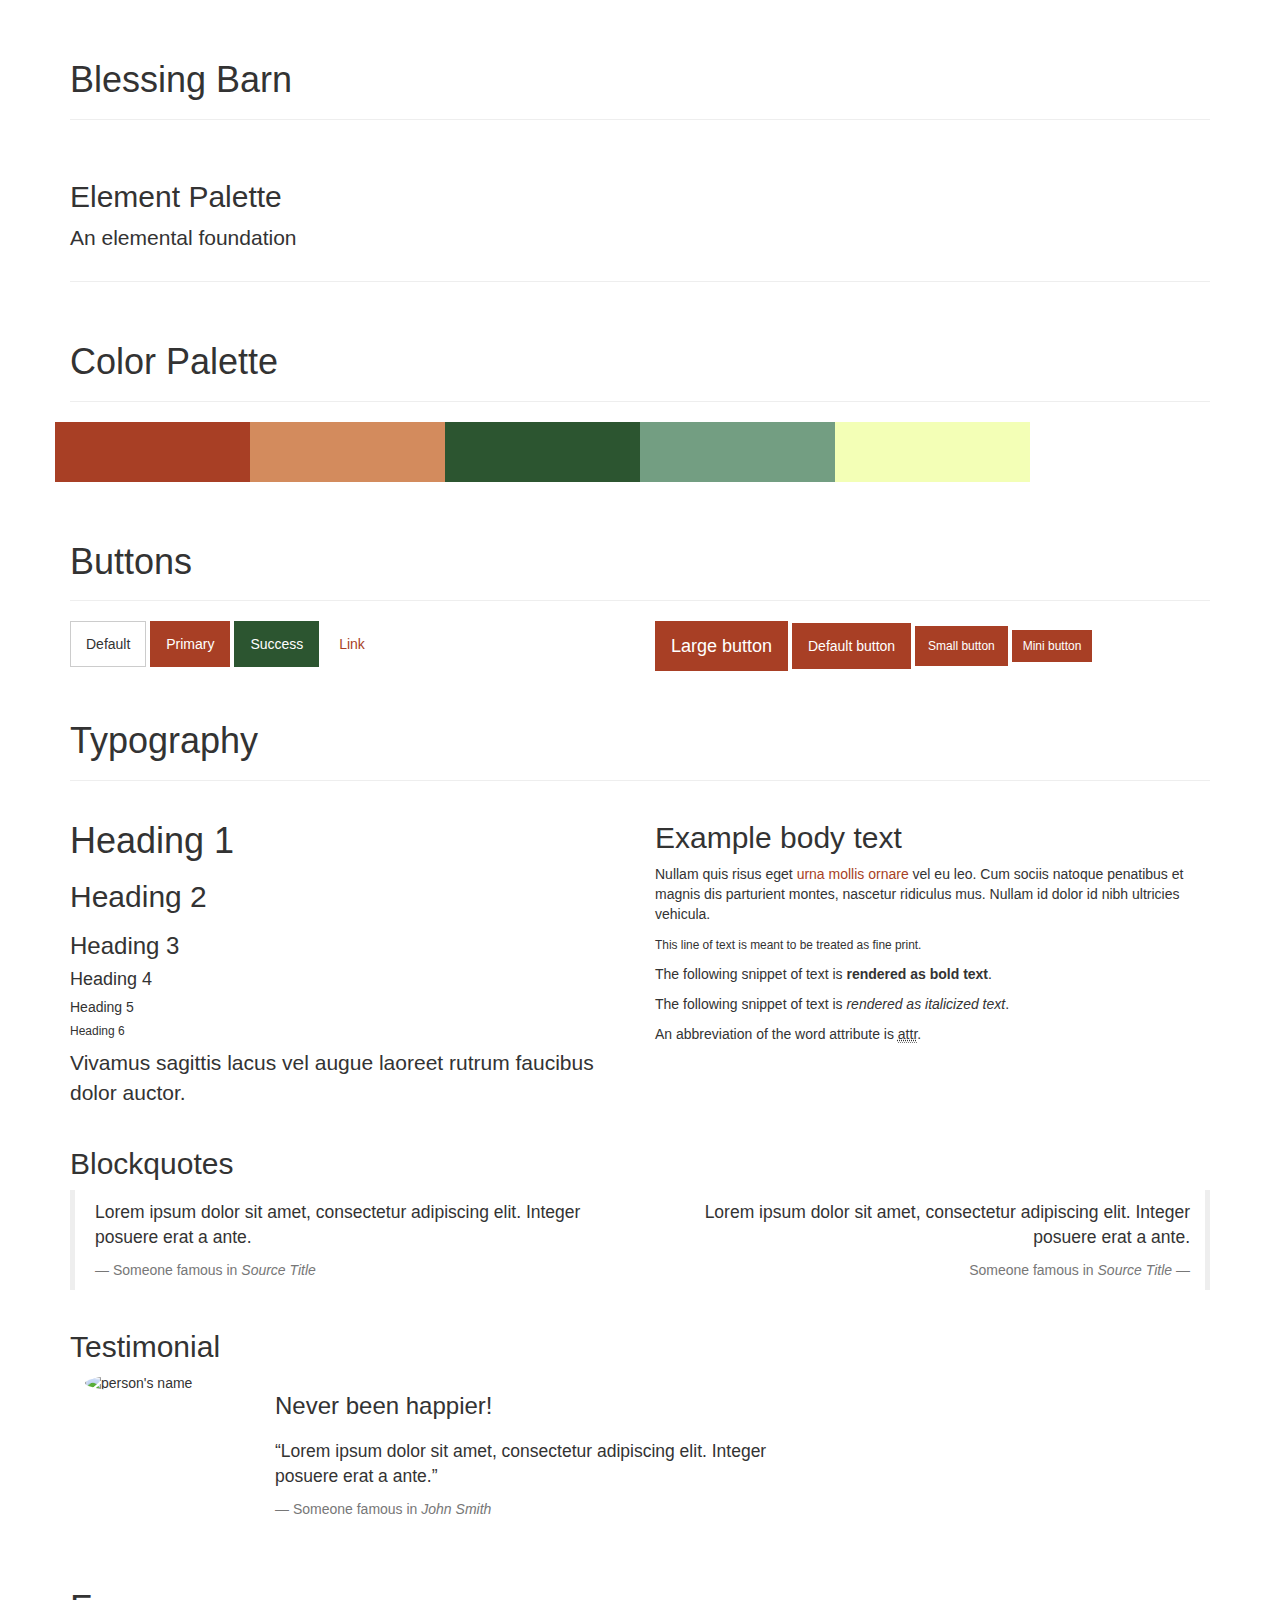
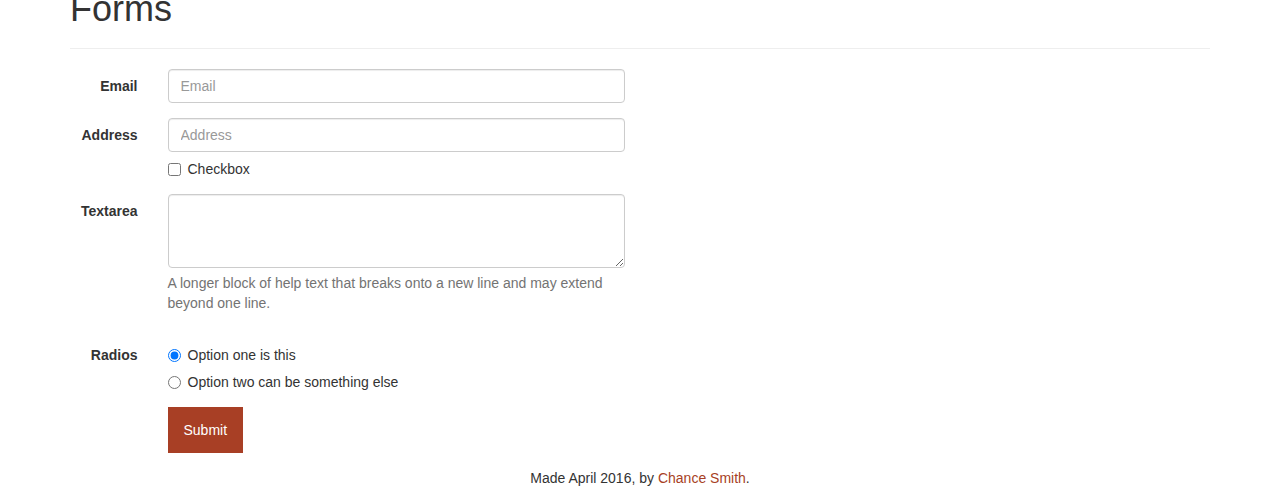
==== simple.html @ ce894294 "adds simple pallete, with color pallete" ====
<!DOCTYPE html>
<html lang="en">
<head>
  <meta charset="utf-8">
  <title>Element Palette</title>
  <meta name="viewport" content="width=device-width, initial-scale=1">
  <meta http-equiv="X-UA-Compatible" content="IE=edge" />
  <link rel="stylesheet" href="https://maxcdn.bootstrapcdn.com/bootstrap/3.3.6/css/bootstrap.min.css">
  <link rel="stylesheet" href="https://maxcdn.bootstrapcdn.com/font-awesome/4.5.0/css/font-awesome.min.css">
  <link rel="stylesheet" href="style.css">
</head>
<body>
  <div class="container">

    <div class="page-header" id="banner">
      <div class="row">
        <div class="col-lg-8 col-md-7 col-sm-6">
          <h1>Blessing Barn</h1>
        </div>
      </div>
    </div>

    <div class="page-header" id="banner">
      <div class="row">
        <div class="col-lg-8 col-md-7 col-sm-6">
          <h2>Element Palette</h2>
          <p class="lead">An elemental foundation</p>
        </div>
        <div class="col-lg-4 col-md-5 col-sm-6">
          <div class="sponsor">
            <script async type="text/javascript" src="//cdn.carbonads.com/carbon.js?zoneid=1673&serve=C6AILKT&placement=bootswatchcom" id="_carbonads_js"></script>
          </div>
        </div>
      </div>
    </div>

<!-- Color Palette
  ================================================== -->
  <div class="bs-docs-section">
    <div class="page-header">
      <div class="row">
        <div class="col-lg-12">
          <h1 id="buttons">Color Palette</h1>
        </div>
      </div>
    </div>

    <div class="row">
      <div class="col-lg-2 primary"></div>
      <div class="col-lg-2 primary-sub"></div>
      <div class="col-lg-2 secondary"></div>
      <div class="col-lg-2 secondary-sub"></div>
      <div class="col-lg-2 light"></div>
    </div>
  </div>

<!-- Buttons
  ================================================== -->
  <div class="bs-docs-section">
    <div class="page-header">
      <div class="row">
        <div class="col-lg-12">
          <h1 id="buttons">Buttons</h1>
        </div>
      </div>
    </div>

    <div class="row">
      <div class="col-lg-6">

        <p class="bs-component">
          <a href="#" class="btn btn-default">Default</a>
          <a href="#" class="btn btn-primary">Primary</a>
          <a href="#" class="btn btn-success btn-secondary">Success</a>
          <a href="#" class="btn btn-link">Link</a>
        </p>
      </div>
      <div class="col-lg-6">
        <p class="bs-component">
          <a href="#" class="btn btn-primary btn-lg">Large button</a>
          <a href="#" class="btn btn-primary">Default button</a>
          <a href="#" class="btn btn-primary btn-sm">Small button</a>
          <a href="#" class="btn btn-primary btn-xs">Mini button</a>
        </p>

      </div>
    </div>
  </div>

<!-- Typography
  ================================================== -->
  <div class="bs-docs-section">
    <div class="row">
      <div class="col-lg-12">
        <div class="page-header">
          <h1 id="typography">Typography</h1>
        </div>
      </div>
    </div>

    <!-- Headings -->

    <div class="row">
      <div class="col-lg-6">
        <div class="bs-component">
          <h1>Heading 1</h1>
          <h2>Heading 2</h2>
          <h3>Heading 3</h3>
          <h4>Heading 4</h4>
          <h5>Heading 5</h5>
          <h6>Heading 6</h6>
          <p class="lead">Vivamus sagittis lacus vel augue laoreet rutrum faucibus dolor auctor.</p>
        </div>
      </div>
      <div class="col-lg-6">
        <div class="bs-component">
          <h2>Example body text</h2>
          <p>Nullam quis risus eget <a href="#">urna mollis ornare</a> vel eu leo. Cum sociis natoque penatibus et magnis dis parturient montes, nascetur ridiculus mus. Nullam id dolor id nibh ultricies vehicula.</p>
          <p><small>This line of text is meant to be treated as fine print.</small></p>
          <p>The following snippet of text is <strong>rendered as bold text</strong>.</p>
          <p>The following snippet of text is <em>rendered as italicized text</em>.</p>
          <p>An abbreviation of the word attribute is <abbr title="attribute">attr</abbr>.</p>
        </div>

      </div>
    </div>

    <!-- Blockquotes -->

    <div class="row">
      <div class="col-lg-12">
        <h2 id="type-blockquotes">Blockquotes</h2>
      </div>
    </div>
    <div class="row">
      <div class="col-lg-6">
        <div class="bs-component">
          <blockquote>
            <p>Lorem ipsum dolor sit amet, consectetur adipiscing elit. Integer posuere erat a ante.</p>
            <small>Someone famous in <cite title="Source Title">Source Title</cite></small>
          </blockquote>
        </div>
      </div>
      <div class="col-lg-6">
        <div class="bs-component">
          <blockquote class="blockquote-reverse">
            <p>Lorem ipsum dolor sit amet, consectetur adipiscing elit. Integer posuere erat a ante.</p>
            <small>Someone famous in <cite title="Source Title">Source Title</cite></small>
          </blockquote>
        </div>
      </div>
    </div>

  <!-- Testimonial -->

    <div class="row">
      <div class="col-lg-12">
        <h2 id="type-blockquotes">Testimonial</h2>
      </div>
    </div>
    <div class="row">
      <div class="col-lg-12 testimonial">
          <div class="col-md-2">
            <img src="http://placehold.it/200x200" alt="person's name" class="img-responsive img-circle">
          </div>
          <div class="col-md-6">
            <h3>Never been happier!</h3>
            <blockquote>
              <p><q>Lorem ipsum dolor sit amet, consectetur adipiscing elit. Integer posuere erat a ante.</q></p>
              <small>Someone famous in <cite title="Source Title">John Smith</cite></small>
            </blockquote>
          </div>
      </div>
    </div>
  </div>

<!-- Forms
  ================================================== -->
  <div class="bs-docs-section">
    <div class="row">
      <div class="col-lg-12">
        <div class="page-header">
          <h1 id="forms">Forms</h1>
        </div>
      </div>
    </div>

    <div class="row">
      <div class="col-lg-6">
        <form class="form-horizontal">
          <fieldset>
            <div class="form-group">
              <label for="inputEmail" class="col-lg-2 control-label">Email</label>
              <div class="col-lg-10">
                <input type="text" class="form-control" id="inputEmail" placeholder="Email">
              </div>
            </div>
            <div class="form-group">
              <label for="inputPassword" class="col-lg-2 control-label">Address</label>
              <div class="col-lg-10">
                <input type="password" class="form-control" id="inputPassword" placeholder="Address">
                <div class="checkbox">
                  <label>
                    <input type="checkbox"> Checkbox
                  </label>
                </div>
              </div>
            </div>
            <div class="form-group">
              <label for="textArea" class="col-lg-2 control-label">Textarea</label>
              <div class="col-lg-10">
                <textarea class="form-control" rows="3" id="textArea"></textarea>
                <span class="help-block">A longer block of help text that breaks onto a new line and may extend beyond one line.</span>
              </div>
            </div>
            <div class="form-group">
              <label class="col-lg-2 control-label">Radios</label>
              <div class="col-lg-10">
                <div class="radio">
                  <label>
                    <input type="radio" name="optionsRadios" id="optionsRadios1" value="option1" checked="">
                    Option one is this
                  </label>
                </div>
                <div class="radio">
                  <label>
                    <input type="radio" name="optionsRadios" id="optionsRadios2" value="option2">
                    Option two can be something else
                  </label>
                </div>
              </div>
            </div>
            <div class="form-group">
              <div class="col-lg-10 col-lg-offset-2">
                <button type="submit" class="btn btn-primary">Submit</button>
              </div>
            </div>
          </fieldset>
        </form>
      </div>
    </div>
  </div>

  <footer>
    <div class="row">
      <div class="col-lg-12 text-center">

        <p>Made April 2016, by <a href="http://chancesmith.org" rel="nofollow">Chance Smith</a>.</p>

      </div>
    </div>

  </footer>


</div>


<script src="https://ajax.googleapis.com/ajax/libs/jquery/2.2.2/jquery.min.js"></script>
<script src="https://maxcdn.bootstrapcdn.com/bootstrap/3.3.6/js/bootstrap.min.js"></script>
</body>
</html>
---- style.css ----
.primary {
  background: #A83F25;
  height: 60px;
}
.primary-sub {
  background: #D38B5D;
  height: 60px;
}
.secondary {
  background: #2C5530;
  height: 60px;
}
.secondary-sub {
  background: #739E82;
  height: 60px;
}
.light {
  background: #F3FFB6;
  height: 60px;
}
a,
.btn-link {
  color: #A83F25;
}
a:hover,
.btn-link:hover {
  text-decoration: none;
}
.btn {
  padding: 12px 15px;
  border-radius: 0;
}
.btn-sm {
  padding: 10px 12px;
}
.btn-xs {
  padding: 6px 10px;
}
.btn-primary {
  background: #A83F25;
  border: 1px solid #A83F25;
}
.btn-primary:hover,
.btn-primary:active,
.btn-primary:focus {
  background: #D38B5D;
  border: 1px solid #A83F25;
}
.btn-success,
.btn-secondary {
  background: #2C5530;
  border: 1px solid #2C5530;
}
.btn-success:hover,
.btn-secondary:hover,
.btn-success:active,
.btn-secondary:active,
.btn-success:focus,
.btn-secondary:focus {
  background: #739E82;
  border: 1px solid #2C5530;
}
q {
  quotes: "“" "”" "‘" "’";
}
q:before {
  content: open-quote;
}
q:after {
  content: close-quote;
}
.testimonial blockquote {
  border: none;
  padding: 10px 0;
}
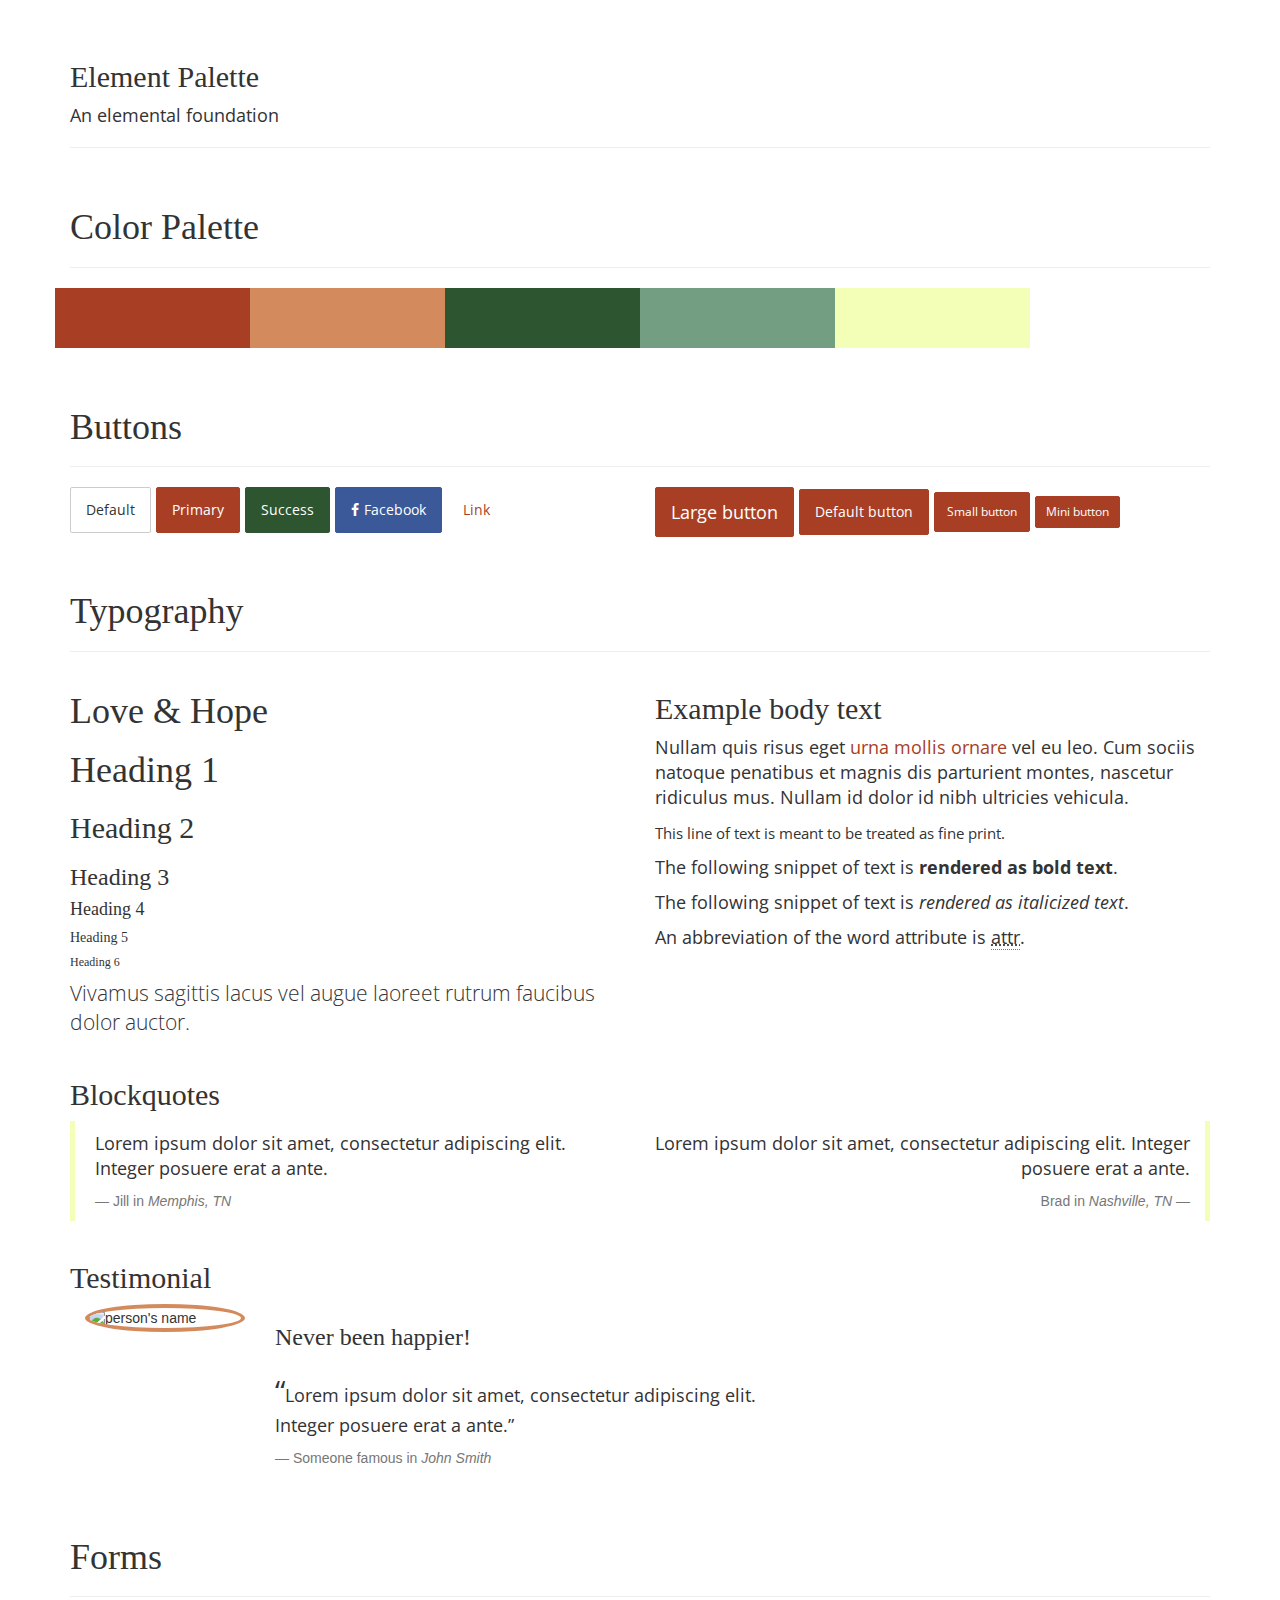
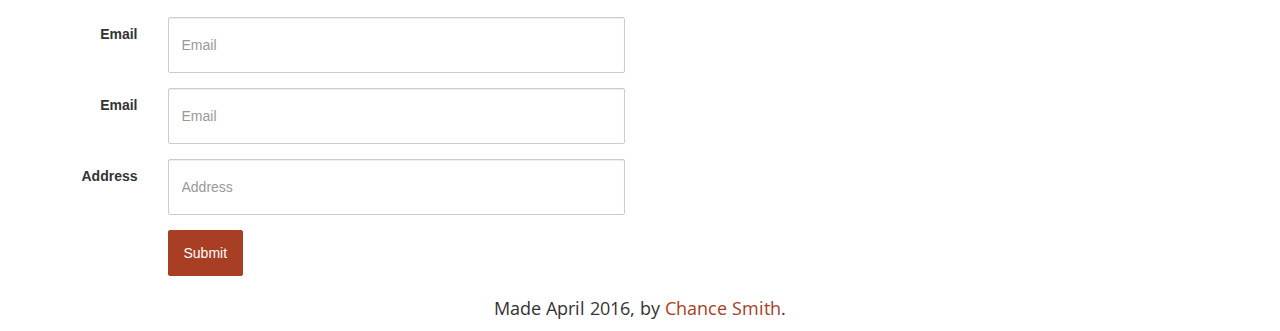
==== commit 8550686a: "clean up templates" ====
--- a/simple.html
+++ b/simple.html
@@ -6,6 +6,7 @@
   <meta name="viewport" content="width=device-width, initial-scale=1">
   <meta http-equiv="X-UA-Compatible" content="IE=edge" />
   <link rel="stylesheet" href="https://maxcdn.bootstrapcdn.com/bootstrap/3.3.6/css/bootstrap.min.css">
+  <link href='https://fonts.googleapis.com/css?family=Open+Sans' rel='stylesheet' type='text/css'>
   <link rel="stylesheet" href="https://maxcdn.bootstrapcdn.com/font-awesome/4.5.0/css/font-awesome.min.css">
   <link rel="stylesheet" href="style.css">
 </head>
@@ -15,21 +16,8 @@
     <div class="page-header" id="banner">
       <div class="row">
         <div class="col-lg-8 col-md-7 col-sm-6">
-          <h1>Blessing Barn</h1>
-        </div>
-      </div>
-    </div>
-
-    <div class="page-header" id="banner">
-      <div class="row">
-        <div class="col-lg-8 col-md-7 col-sm-6">
           <h2>Element Palette</h2>
-          <p class="lead">An elemental foundation</p>
-        </div>
-        <div class="col-lg-4 col-md-5 col-sm-6">
-          <div class="sponsor">
-            <script async type="text/javascript" src="//cdn.carbonads.com/carbon.js?zoneid=1673&serve=C6AILKT&placement=bootswatchcom" id="_carbonads_js"></script>
-          </div>
+          <p>An elemental foundation</p>
         </div>
       </div>
     </div>
@@ -72,6 +60,7 @@
           <a href="#" class="btn btn-default">Default</a>
           <a href="#" class="btn btn-primary">Primary</a>
           <a href="#" class="btn btn-success btn-secondary">Success</a>
+          <a href="#" class="btn btn-default facebook"><i class="fa fa-facebook"></i>Facebook</a>
           <a href="#" class="btn btn-link">Link</a>
         </p>
       </div>
@@ -103,6 +92,7 @@
     <div class="row">
       <div class="col-lg-6">
         <div class="bs-component">
+          <h1 class="script">Love &amp; Hope</h1>
           <h1>Heading 1</h1>
           <h2>Heading 2</h2>
           <h3>Heading 3</h3>
@@ -137,7 +127,7 @@
         <div class="bs-component">
           <blockquote>
             <p>Lorem ipsum dolor sit amet, consectetur adipiscing elit. Integer posuere erat a ante.</p>
-            <small>Someone famous in <cite title="Source Title">Source Title</cite></small>
+            <small>Jill in <cite title="Source Title">Memphis, TN</cite></small>
           </blockquote>
         </div>
       </div>
@@ -145,7 +135,7 @@
         <div class="bs-component">
           <blockquote class="blockquote-reverse">
             <p>Lorem ipsum dolor sit amet, consectetur adipiscing elit. Integer posuere erat a ante.</p>
-            <small>Someone famous in <cite title="Source Title">Source Title</cite></small>
+            <small>Brad in <cite title="Source Title">Nashville, TN</cite></small>
           </blockquote>
         </div>
       </div>
@@ -161,7 +151,7 @@
     <div class="row">
       <div class="col-lg-12 testimonial">
           <div class="col-md-2">
-            <img src="http://placehold.it/200x200" alt="person's name" class="img-responsive img-circle">
+            <img src="http://placehold.it/150x150" alt="person's name" class="img-responsive img-circle">
           </div>
           <div class="col-md-6">
             <h3>Never been happier!</h3>
@@ -196,38 +186,15 @@
               </div>
             </div>
             <div class="form-group">
+              <label for="inputPassword" class="col-lg-2 control-label">Email</label>
+              <div class="col-lg-10">
+                <input type="text" class="form-control" id="inputPassword" placeholder="Email">
+              </div>
+            </div>
+            <div class="form-group">
               <label for="inputPassword" class="col-lg-2 control-label">Address</label>
               <div class="col-lg-10">
-                <input type="password" class="form-control" id="inputPassword" placeholder="Address">
-                <div class="checkbox">
-                  <label>
-                    <input type="checkbox"> Checkbox
-                  </label>
-                </div>
-              </div>
-            </div>
-            <div class="form-group">
-              <label for="textArea" class="col-lg-2 control-label">Textarea</label>
-              <div class="col-lg-10">
-                <textarea class="form-control" rows="3" id="textArea"></textarea>
-                <span class="help-block">A longer block of help text that breaks onto a new line and may extend beyond one line.</span>
-              </div>
-            </div>
-            <div class="form-group">
-              <label class="col-lg-2 control-label">Radios</label>
-              <div class="col-lg-10">
-                <div class="radio">
-                  <label>
-                    <input type="radio" name="optionsRadios" id="optionsRadios1" value="option1" checked="">
-                    Option one is this
-                  </label>
-                </div>
-                <div class="radio">
-                  <label>
-                    <input type="radio" name="optionsRadios" id="optionsRadios2" value="option2">
-                    Option two can be something else
-                  </label>
-                </div>
+                <input type="text" class="form-control" id="inputPassword" placeholder="Address">
               </div>
             </div>
             <div class="form-group">
--- a/style.css
+++ b/style.css
@@ -1,3 +1,61 @@
+@font-face {
+  font-family: 'nexa_rust_script_l0regular';
+  src: url('fonts/nexarustscriptl-0-free-webfont.eot');
+  src: url('fonts/nexarustscriptl-0-free-webfont.eot?#iefix') format('embedded-opentype'), url('fonts/nexarustscriptl-0-free-webfont.woff2') format('woff2'), url('fonts/nexarustscriptl-0-free-webfont.woff') format('woff'), url('fonts/nexarustscriptl-0-free-webfont.ttf') format('truetype'), url('fonts/nexarustscriptl-0-free-webfont.svg#nexa_rust_script_l0regular') format('svg');
+  font-weight: normal;
+  font-style: normal;
+}
+@font-face {
+  font-family: 'urwberontligregular';
+  src: url('fonts/b027002t-webfont.eot');
+  src: url('fonts/b027002t-webfont.eot?#iefix') format('embedded-opentype'), url('fonts/b027002t-webfont.woff2') format('woff2'), url('fonts/b027002t-webfont.woff') format('woff'), url('fonts/b027002t-webfont.ttf') format('truetype'), url('fonts/b027002t-webfont.svg#urwberontligregular') format('svg');
+  font-weight: normal;
+  font-style: normal;
+}
+@font-face {
+  font-family: 'urwberontdemregular';
+  src: url('fonts/b027004t-webfont.eot');
+  src: url('fonts/b027004t-webfont.eot?#iefix') format('embedded-opentype'), url('fonts/b027004t-webfont.woff2') format('woff2'), url('fonts/b027004t-webfont.woff') format('woff'), url('fonts/b027004t-webfont.ttf') format('truetype'), url('fonts/b027004t-webfont.svg#urwberontdemregular') format('svg');
+  font-weight: normal;
+  font-style: normal;
+}
+@font-face {
+  font-family: 'urwberontbolregular';
+  src: url('fonts/b027006t-webfont.eot');
+  src: url('fonts/b027006t-webfont.eot?#iefix') format('embedded-opentype'), url('fonts/b027006t-webfont.woff2') format('woff2'), url('fonts/b027006t-webfont.woff') format('woff'), url('fonts/b027006t-webfont.ttf') format('truetype'), url('fonts/b027006t-webfont.svg#urwberontbolregular') format('svg');
+  font-weight: normal;
+  font-style: normal;
+}
+.beron-light {
+  font-family: 'urwberontligregular';
+}
+.beron-dem {
+  font-family: 'urwberontdemregular';
+}
+.beron-bold {
+  font-family: 'urwberontbolregular';
+}
+.nexa {
+  font-family: 'nexa_rust_script_l0regular';
+}
+.open-sans {
+  font-family: 'Open Sans', sans-serif;
+}
+h1,
+h2,
+h3,
+h4,
+h5,
+h6 {
+  font-family: 'urwberontdemregular';
+}
+p {
+  font-family: 'Open Sans', sans-serif;
+  font-size: 17.5px;
+}
+.script {
+  font-family: 'nexa_rust_script_l0regular';
+}
 .primary {
   background: #A83F25;
   height: 60px;
@@ -28,7 +86,8 @@
 }
 .btn {
   padding: 12px 15px;
-  border-radius: 0;
+  margin: 0 0 5px 0;
+  border-radius: 2px;
 }
 .btn-sm {
   padding: 10px 12px;
@@ -60,11 +119,36 @@
   background: #739E82;
   border: 1px solid #2C5530;
 }
+.facebook {
+  background: #3b5998;
+  border: 1px solid #3b5998;
+  color: #FFF;
+}
+.facebook:hover,
+.facebook:active,
+.facebook:focus {
+  opacity: .85;
+  background: #3b5998;
+  border: 1px solid #3b5998;
+  color: #FFF;
+}
+.facebook i {
+  display: inline-block;
+  margin: 0 5px 0 0;
+}
+blockquote {
+  border-left: 5px solid #F3FFB6;
+}
+.blockquote-reverse,
+blockquote.pull-right {
+  border-right: 5px solid #F3FFB6;
+}
 q {
   quotes: "“" "”" "‘" "’";
 }
 q:before {
   content: open-quote;
+  font-size: 30px;
 }
 q:after {
   content: close-quote;
@@ -73,3 +157,21 @@
   border: none;
   padding: 10px 0;
 }
+.testimonial img {
+  border: 4px solid #D38B5D;
+}
+input {
+  -webkit-appearance: none !important;
+  outline: none !important;
+}
+.form-control {
+  padding: 27px 13px;
+  -webkit-border-radius: 2px;
+  border-radius: 2px;
+}
+.form-control:focus {
+  border-color: #A83F25;
+  outline: 0;
+  -webkit-box-shadow: none;
+  box-shadow: none;
+}
